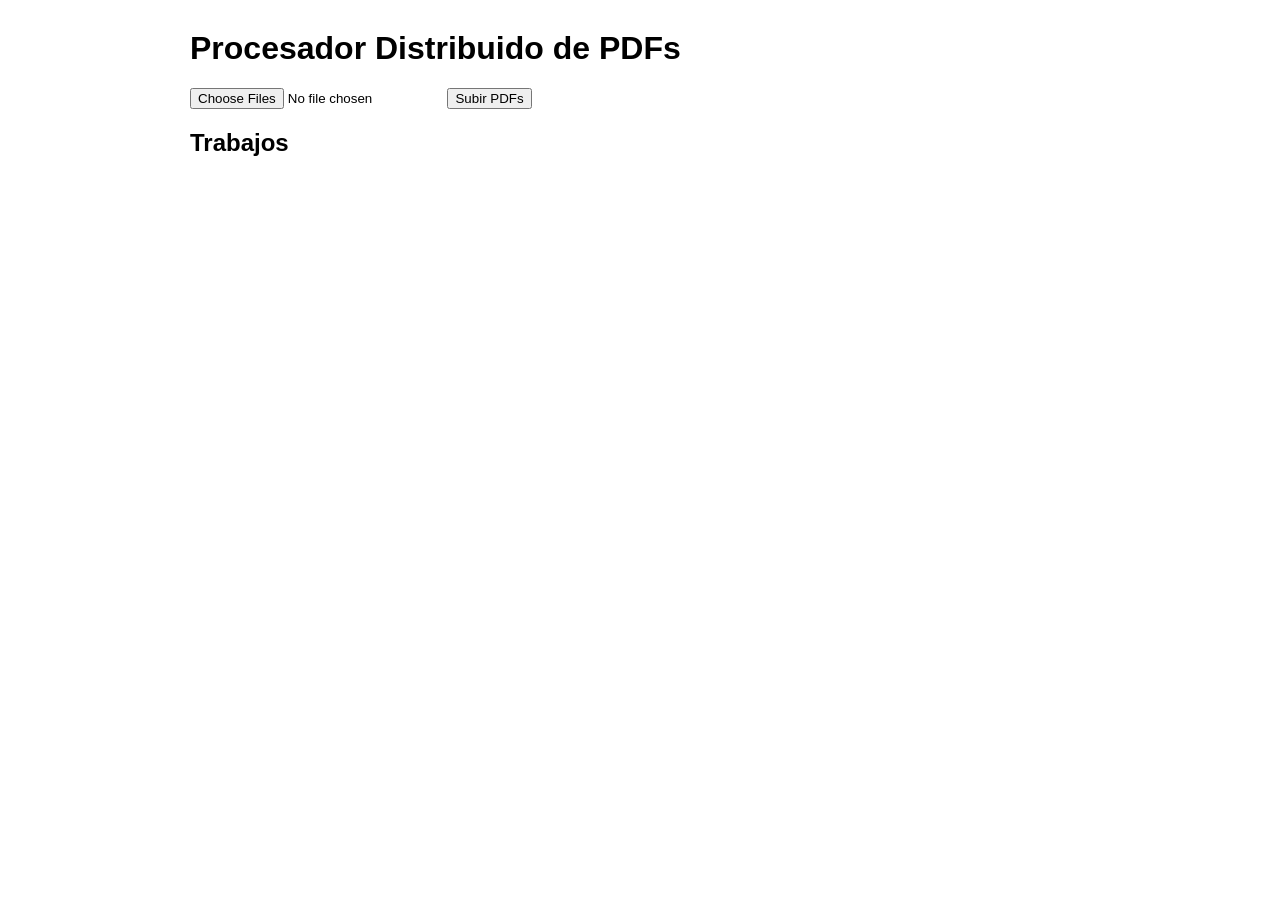
==== src/frontend/index.html @ d63d5fee "Add files via upload" ====
<!DOCTYPE html>
<html lang="es">
<head>
<meta charset="UTF-8">
<meta name="viewport" content="width=device-width, initial-scale=1.0">
<title>Cluster PDF</title>
<link rel="stylesheet" href="styles.css">
</head>
<body>
<div class="container">
<h1>Procesador Distribuido de PDFs</h1>

<input type="file" id="pdfs" accept=".pdf" multiple>
<button id="uploadBtn">Subir PDFs</button>

<h2>Trabajos</h2>
<div id="jobs"></div>
</div>

<script src="app.js"></script>
</body>
</html>
---- src/frontend/styles.css ----
body { font-family: Arial, sans-serif; margin: 30px; }
.container { max-width: 900px; margin: auto; }
.job { border: 1px solid #ccc; padding: 10px; margin: 10px 0; }
.pendiente {
    background: #fff3cd;
}

.procesando {
    background: #cfe2ff;
}

.completado {
    background: #d1e7dd;
}

.error {
    background: #f8d7da;
}
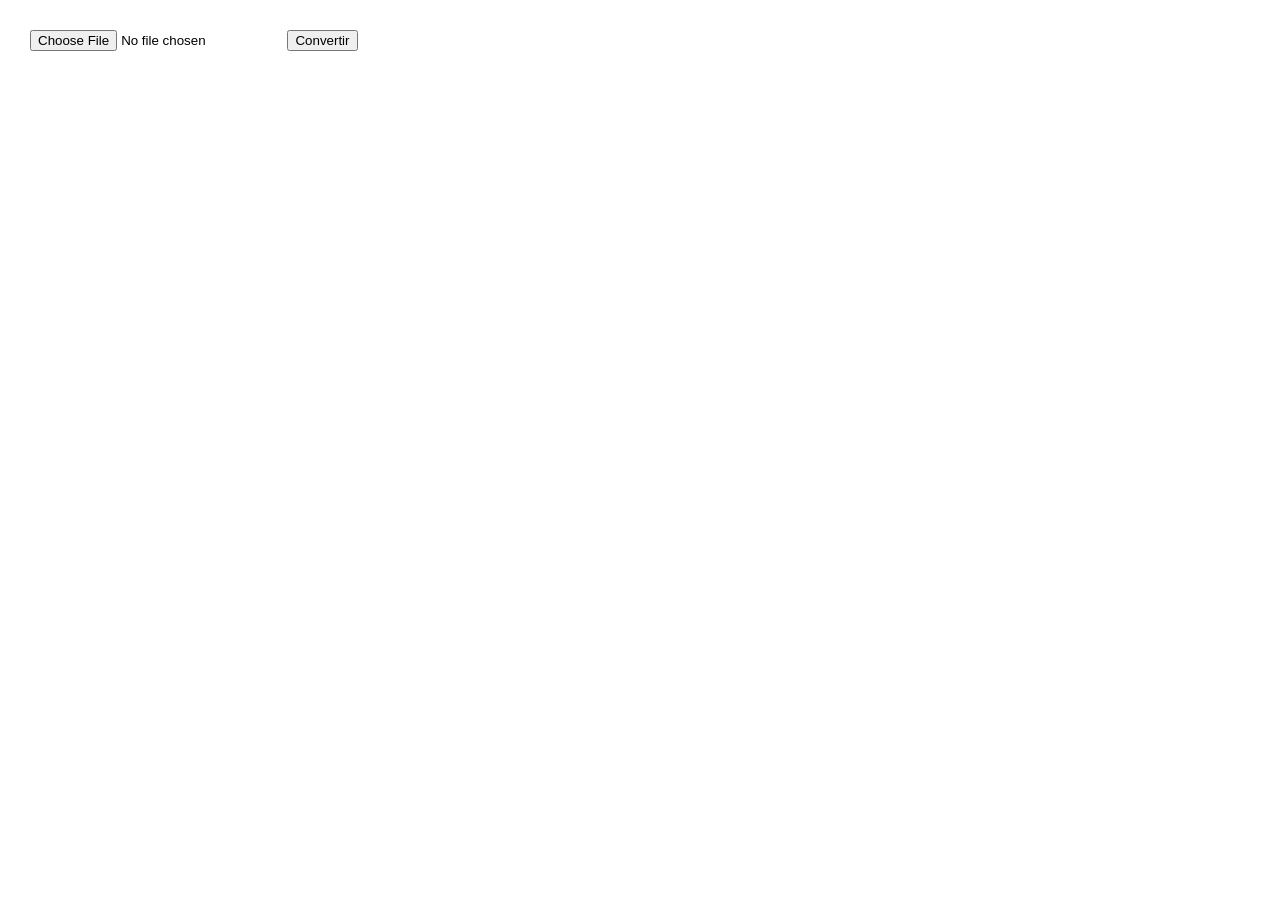
==== commit 822b03ea: "Actualizacion al cliente estado pdf con websocket" ====
--- a/src/frontend/index.html
+++ b/src/frontend/index.html
@@ -1,22 +1,22 @@
 <!DOCTYPE html>
 <html lang="es">
 <head>
-<meta charset="UTF-8">
-<meta name="viewport" content="width=device-width, initial-scale=1.0">
-<title>Cluster PDF</title>
-<link rel="stylesheet" href="styles.css">
+  <meta charset="UTF-8">
+  <meta name="viewport" content="width=device-width, initial-scale=1.0">
+  <title>Cluster PDF</title>
+  <link rel="stylesheet" href="styles.css">
 </head>
 <body>
-<div class="container">
-<h1>Procesador Distribuido de PDFs</h1>
 
-<input type="file" id="pdfs" accept=".pdf" multiple>
-<button id="uploadBtn">Subir PDFs</button>
+  <form id="mi-form">
+    <input type="file" name="file" accept=".pdf" />
+    <button type="button" id="btn-convertir">Convertir</button>
+  </form>
 
-<h2>Trabajos</h2>
-<div id="jobs"></div>
-</div>
+  <p id="status-msg"></p>
 
-<script src="app.js"></script>
+
+  <script src="https://cdnjs.cloudflare.com/ajax/libs/jquery/3.7.1/jquery.min.js"></script>
+  <script src="app.js"></script>
 </body>
 </html>
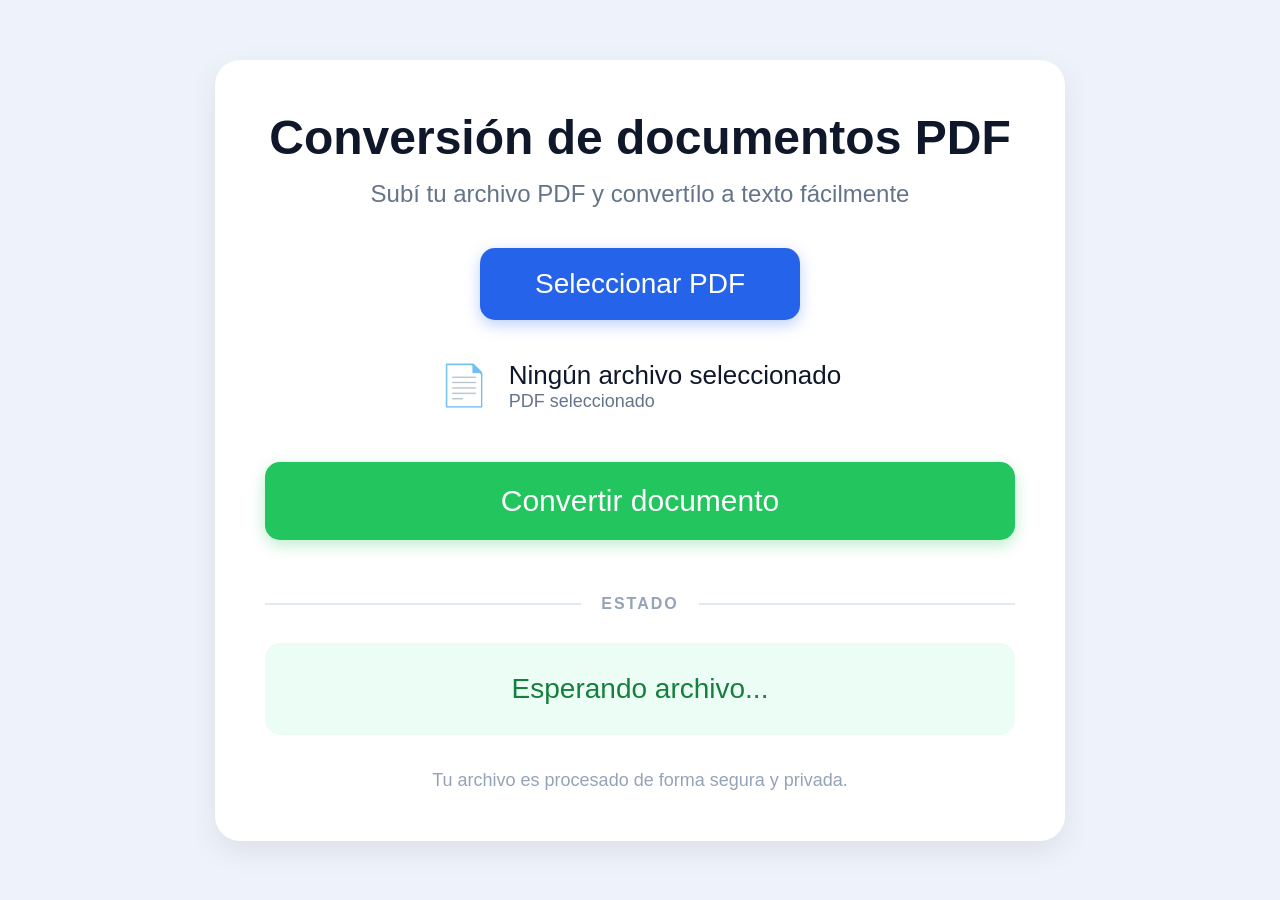
==== commit 048c4b56: "Front terminado, boton descargar y estado del pdf funcionando" ====
--- a/src/frontend/index.html
+++ b/src/frontend/index.html
@@ -1,22 +1,70 @@
 <!DOCTYPE html>
 <html lang="es">
 <head>
-  <meta charset="UTF-8">
-  <meta name="viewport" content="width=device-width, initial-scale=1.0">
-  <title>Cluster PDF</title>
-  <link rel="stylesheet" href="styles.css">
+    <meta charset="UTF-8">
+    <meta name="viewport" content="width=device-width, initial-scale=1.0">
+    <title>Conversión de documentos PDF</title>
+    <link rel="stylesheet" href="styles.css">
 </head>
 <body>
 
-  <form id="mi-form">
-    <input type="file" name="file" accept=".pdf" />
-    <button type="button" id="btn-convertir">Convertir</button>
-  </form>
+<div class="container">
 
-  <p id="status-msg"></p>
+    <h1>Conversión de documentos PDF</h1>
 
+    <p class="subtitle">
+        Subí tu archivo PDF y convertílo a texto fácilmente
+    </p>
 
-  <script src="https://cdnjs.cloudflare.com/ajax/libs/jquery/3.7.1/jquery.min.js"></script>
-  <script src="app.js"></script>
+    <form id="mi-form">
+
+        <label for="file" class="upload-btn">
+            Seleccionar PDF
+        </label>
+
+        <input
+            type="file"
+            id="file"
+            name="file"
+            accept=".pdf"
+        >
+
+        <div class="file-info">
+            <span class="pdf-icon">📄</span>
+            <div>
+                <span id="file-name">
+                    Ningún archivo seleccionado
+                </span>
+                <small>PDF seleccionado</small>
+            </div>
+        </div>
+
+        <button type="button" id="btn-convertir">
+            Convertir documento
+        </button>
+
+    </form>
+
+    <div class="separator">
+        <span>ESTADO</span>
+    </div>
+
+    <div id="status-msg" class="status-card">
+        Esperando archivo...
+    </div>
+
+    <a id="btn-descargar" class="download-btn" style="display:none;">
+        ⬇ Descargar archivo
+    </a>
+
+    <p class="privacy">
+        Tu archivo es procesado de forma segura y privada.
+    </p>
+
+</div>
+
+<script src="https://cdnjs.cloudflare.com/ajax/libs/jquery/3.7.1/jquery.min.js"></script>
+<script src="app.js"></script>
+
 </body>
-</html>
+</html>
--- a/src/frontend/styles.css
+++ b/src/frontend/styles.css
@@ -1,19 +1,154 @@
-
-body { font-family: Arial, sans-serif; margin: 30px; }
-.container { max-width: 900px; margin: auto; }
-.job { border: 1px solid #ccc; padding: 10px; margin: 10px 0; }
-.pendiente {
-    background: #fff3cd;
+*{
+    margin:0;
+    padding:0;
+    box-sizing:border-box;
+    font-family:'Segoe UI', sans-serif;
 }
 
-.procesando {
-    background: #cfe2ff;
+body{
+    background:#eef3fb;
+    min-height:100vh;
+    display:flex;
+    justify-content:center;
+    align-items:center;
+    padding:40px;
 }
 
-.completado {
-    background: #d1e7dd;
+.container{
+    width:850px;
+    background:white;
+    padding:50px;
+    border-radius:25px;
+    box-shadow:0 10px 30px rgba(0,0,0,.08);
 }
 
-.error {
-    background: #f8d7da;
+h1{
+    text-align:center;
+    font-size:48px;
+    color:#0f172a;
+    margin-bottom:15px;
+}
+
+.subtitle{
+    text-align:center;
+    color:#64748b;
+    font-size:24px;
+    margin-bottom:40px;
+}
+
+input[type=file]{
+    display:none;
+}
+
+.upload-btn{
+    display:block;
+    width:320px;
+    margin:0 auto;
+    text-align:center;
+    padding:20px;
+    border-radius:15px;
+    background:#2563eb;
+    color:white;
+    font-size:28px;
+    cursor:pointer;
+    box-shadow:0 5px 15px rgba(37,99,235,.3);
+}
+
+.upload-btn:hover{
+    background:#1d4ed8;
+}
+
+.file-info{
+    margin-top:40px;
+    display:flex;
+    justify-content:center;
+    align-items:center;
+    gap:20px;
+}
+
+.pdf-icon{
+    font-size:40px;
+}
+
+#file-name{
+    display:block;
+    font-size:26px;
+    color:#0f172a;
+}
+
+.file-info small{
+    color:#64748b;
+    font-size:18px;
+}
+
+#btn-convertir{
+    width:100%;
+    margin-top:50px;
+    padding:22px;
+    border:none;
+    border-radius:15px;
+    background:#22c55e;
+    color:white;
+    font-size:30px;
+    cursor:pointer;
+    box-shadow:0 5px 15px rgba(34,197,94,.3);
+}
+
+#btn-convertir:hover{
+    background:#16a34a;
+}
+
+.separator{
+    display:flex;
+    align-items:center;
+    gap:20px;
+    margin:55px 0 30px;
+}
+
+.separator::before,
+.separator::after{
+    content:"";
+    flex:1;
+    height:2px;
+    background:#e2e8f0;
+}
+
+.separator span{
+    color:#94a3b8;
+    font-weight:600;
+    letter-spacing:2px;
+}
+
+.status-card{
+    padding:30px;
+    border-radius:15px;
+    background:#ecfdf5;
+    color:#15803d;
+    font-size:28px;
+    text-align:center;
+    min-height:90px;
+}
+
+.download-btn{
+    display:block;
+    margin-top:35px;
+    text-align:center;
+    padding:22px;
+    border-radius:15px;
+    text-decoration:none;
+    background:#ef4444;
+    color:white;
+    font-size:30px;
+    transition:.2s;
+}
+
+.download-btn:hover{
+    background:#dc2626;
+}
+
+.privacy{
+    text-align:center;
+    margin-top:35px;
+    color:#94a3b8;
+    font-size:18px;
 }
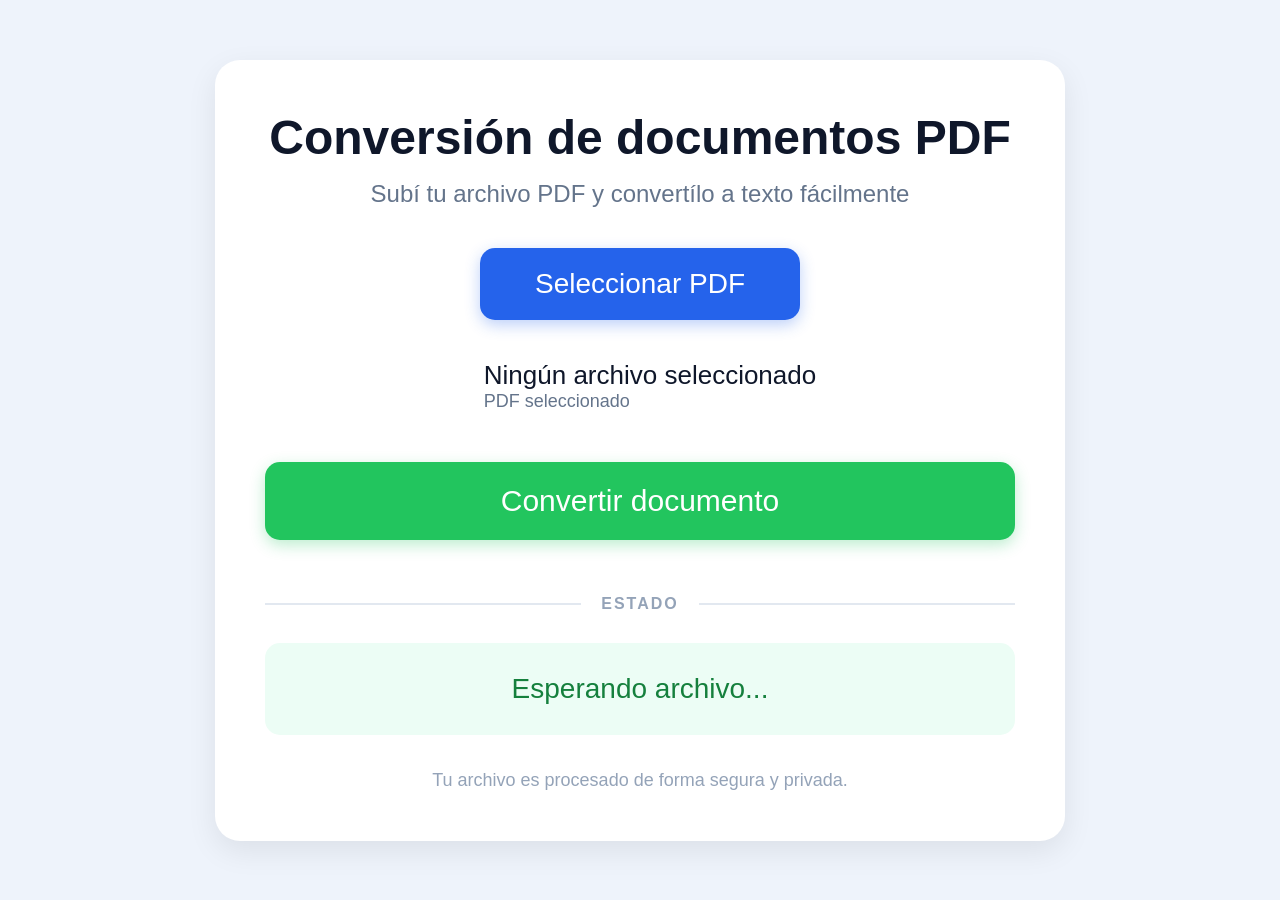
==== commit 66f95351: "Archivos .zip funcionando y mejora en front" ====
--- a/src/frontend/index.html
+++ b/src/frontend/index.html
@@ -26,11 +26,11 @@
             type="file"
             id="file"
             name="file"
-            accept=".pdf"
+            accept=".pdf, .zip"
         >
 
         <div class="file-info">
-            <span class="pdf-icon">📄</span>
+            <span class="pdf-icon"></span>
             <div>
                 <span id="file-name">
                     Ningún archivo seleccionado
